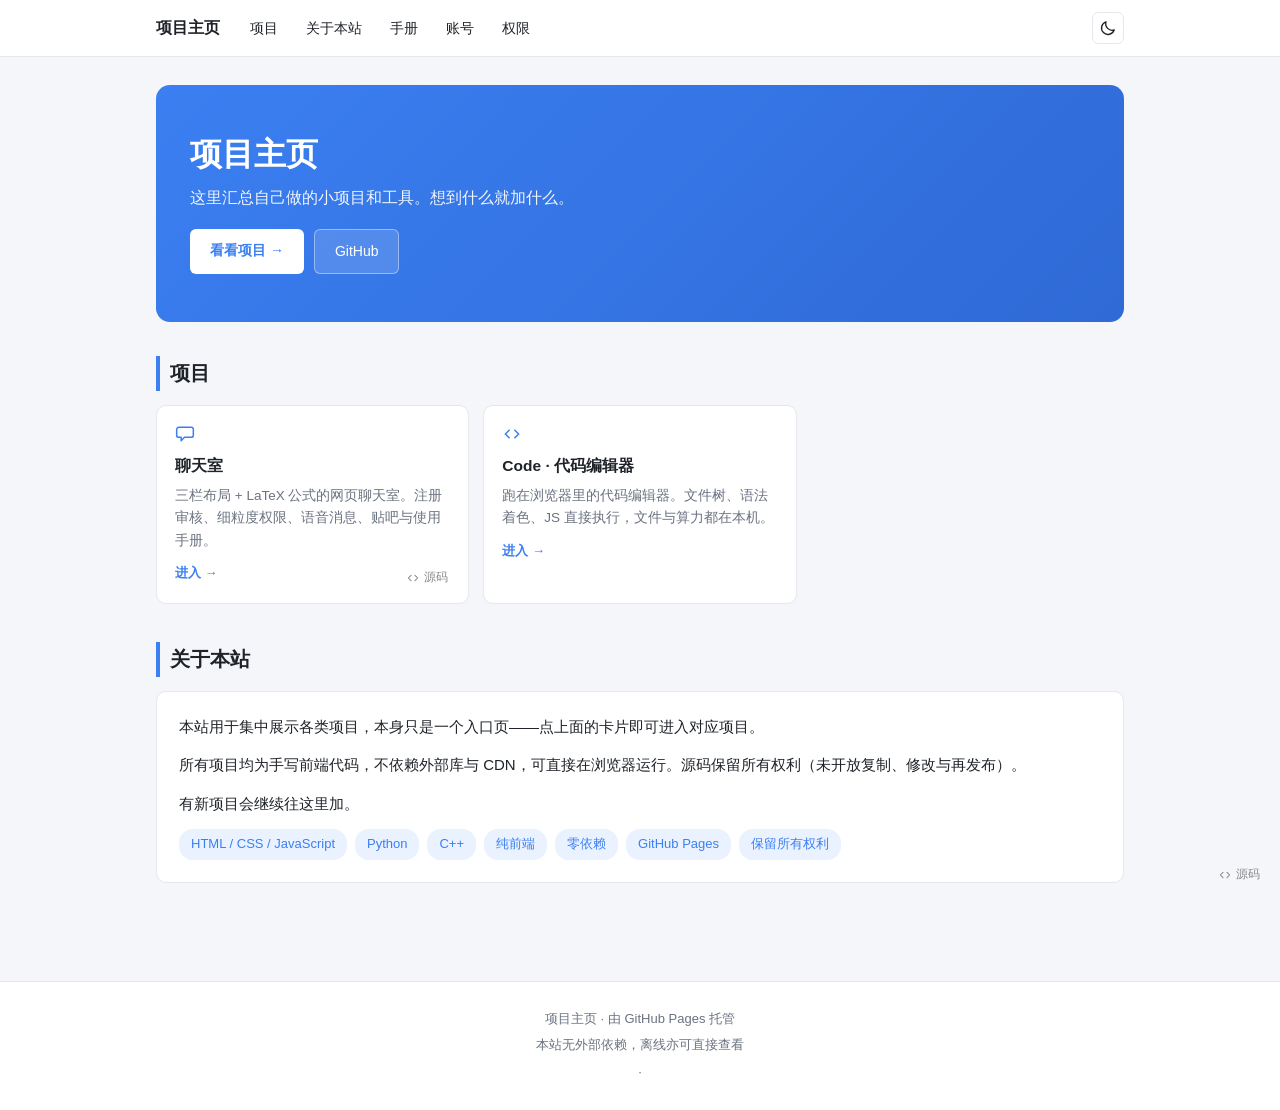
==== index.html @ f7e34aa9 "S-126 私有项目名不落进公开源码：删 perm.html 硬编码项目名映射（含注释里抄写真实名字的二次踩坑）；主页隐藏入口补编号与能力边界说明" ====
<!DOCTYPE html>
<html lang="zh-CN">
<head>
<meta charset="utf-8">
<meta name="viewport" content="width=device-width,initial-scale=1,viewport-fit=cover">
<link rel="icon" href="data:image/svg+xml,%3Csvg xmlns='http://www.w3.org/2000/svg' viewBox='0 0 32 32'%3E%3Crect width='32' height='32' rx='7' fill='%233b7ff2'/%3E%3Cpath d='M8 11h16M8 16h11' stroke='%23fff' stroke-width='2.4' stroke-linecap='round'/%3E%3C/svg%3E">
<title>项目主页</title>
<meta name="description" content="网页项目汇总：聊天室等自制小工具，纯前端零依赖。">
<link rel="stylesheet" href="assets/style.css">
</head>
<body>
<svg xmlns="http://www.w3.org/2000/svg" style="display:none">
<!-- 用法：<svg class="ic"><use href="#i-image"/></svg> -->
  <symbol id="i-chat" viewBox="0 0 24 24">
    <path d="M4.6 4H19.4A2.6 2.6 0 0 1 22 6.6v6.8a2.6 2.6 0 0 1-2.6 2.6H11.4L7.4 20v-4H4.6A2.6 2.6 0 0 1 2 13.4V6.6A2.6 2.6 0 0 1 4.6 4z"/>
  </symbol>
  <symbol id="i-code" viewBox="0 0 24 24">
    <path d="M8.6 7.4 4 12l4.6 4.6M15.4 7.4 20 12l-4.6 4.6"/>
  </symbol>
  <symbol id="i-close" viewBox="0 0 24 24">
    <path d="M6.2 6.2 17.8 17.8M17.8 6.2 6.2 17.8"/>
  </symbol>
  <symbol id="i-docs" viewBox="0 0 24 24">
    <path d="M3 5.6A2.6 2.6 0 0 1 5.6 3H11v16H5.6A2.6 2.6 0 0 1 3 16.4z"/><path d="M21 5.6A2.6 2.6 0 0 0 18.4 3H13v16h5.4A2.6 2.6 0 0 0 21 16.4z"/>
  </symbol>
  <symbol id="i-emoji" viewBox="0 0 24 24">
    <circle cx="12" cy="12" r="9"/><circle cx="9" cy="10" r="1.05" fill="currentColor" stroke="none"/><circle cx="15" cy="10" r="1.05" fill="currentColor" stroke="none"/><path d="M8 14.4a4.5 4.5 0 0 0 8 0"/>
  </symbol>
  <symbol id="i-file" viewBox="0 0 24 24">
    <path d="M17.6 8.4v8.2a4.6 4.6 0 0 1-9.2 0V7.2a2.8 2.8 0 0 1 5.6 0v9.4"/>
  </symbol>
  <symbol id="i-forum" viewBox="0 0 24 24">
    <rect x="3" y="4" width="18" height="16" rx="2.6"/><path d="M7 8.8h10M7 12h10M7 15.2h6"/>
  </symbol>
  <symbol id="i-image" viewBox="0 0 24 24">
    <rect x="3" y="5" width="18" height="14" rx="2.6"/><circle cx="8.2" cy="9.6" r="1.5"/><path d="M18 16.2 14.6 11.2 11.4 14.9 8.8 12.4 6 16.2"/>
  </symbol>
  <symbol id="i-members" viewBox="0 0 24 24">
    <circle cx="9.4" cy="7.6" r="3.5"/><path d="M3 19.6a6.4 6.4 0 0 1 12.8 0"/><path d="M16.1 5.1a3.5 3.5 0 0 1 0 6.6"/><path d="M17.3 14.2a5.6 5.6 0 0 1 4 5.4"/>
  </symbol>
  <symbol id="i-menu" viewBox="0 0 24 24">
    <path d="M3.6 6.6h16.8M3.6 12h16.8M3.6 17.4h16.8"/>
  </symbol>
  <symbol id="i-moon" viewBox="0 0 24 24">
    <path d="M20.2 14.6A8.6 8.6 0 0 1 9.4 3.8a8.6 8.6 0 1 0 10.8 10.8z"/>
  </symbol>
  <symbol id="i-play" viewBox="0 0 24 24">
    <path d="M6.7 5.6 17.3 12 6.7 18.4z" fill="currentColor"/>
  </symbol>
  <symbol id="i-plus" viewBox="0 0 24 24">
    <path d="M12 5.6v12.8M5.6 12h12.8"/>
  </symbol>
  <symbol id="i-repo" viewBox="0 0 24 24">
    <path d="M8.6 7.4 4 12l4.6 4.6"/><path d="M15.4 7.4 20 12l-4.6 4.6"/>
  </symbol>
  <symbol id="i-search" viewBox="0 0 24 24">
    <circle cx="10.6" cy="10.6" r="6.4"/><path d="M15.4 15.4 20.4 20.4"/>
  </symbol>
  <symbol id="i-settings" viewBox="0 0 24 24">
    <path d="M12.00 5.10 L12.36 5.11 L13.29 2.79 L14.72 3.11 L14.58 5.60 L16.88 7.12 L16.88 7.12 L17.13 7.38 L19.43 6.40 L20.21 7.63 L18.35 9.30 L18.90 12.00 L18.90 12.00 L18.89 12.36 L21.21 13.29 L20.89 14.72 L18.40 14.58 L16.88 16.88 L16.88 16.88 L16.62 17.13 L17.60 19.43 L16.37 20.21 L14.70 18.35 L12.00 18.90 L12.00 18.90 L11.64 18.89 L10.71 21.21 L9.28 20.89 L9.42 18.40 L7.12 16.88 L7.12 16.88 L6.87 16.62 L4.57 17.60 L3.79 16.37 L5.65 14.70 L5.10 12.00 L5.10 12.00 L5.11 11.64 L2.79 10.71 L3.11 9.28 L5.60 9.42 L7.12 7.12 L7.12 7.12 L7.38 6.87 L6.40 4.57 L7.63 3.79 L9.30 5.65 L12.00 5.10 Z"/><circle cx="12" cy="12" r="2.9"/>
  </symbol>
  <symbol id="i-sun" viewBox="0 0 24 24">
    <circle cx="12" cy="12" r="4.2"/><path d="M12 2.2v2.4M12 19.4v2.4M2.2 12h2.4M19.4 12h2.4M5.1 5.1l1.7 1.7M17.2 17.2l1.7 1.7M18.9 5.1l-1.7 1.7M6.8 17.2l-1.7 1.7"/>
  </symbol>
  <symbol id="i-video" viewBox="0 0 24 24">
    <rect x="2.2" y="6.6" width="13.6" height="10.8" rx="2.6"/><path d="M15.8 10.9 21.6 7.6v8.8l-5.8-3.3z"/>
  </symbol>
  <symbol id="i-voice" viewBox="0 0 24 24">
    <rect x="9" y="2.6" width="6" height="11" rx="3"/><path d="M5.5 11a6.5 6.5 0 0 0 13 0"/><path d="M12 17.6V21"/><path d="M8.6 21h6.8"/>
  </symbol>
</svg>


<nav class="nav">
  <div class="nav-inner">
    <a class="logo" href="index.html">项目主页</a>
    <div class="nav-links">
      <a href="#projects">项目</a>
      <a href="#about">关于本站</a>
      <!-- Q-Chat-S-123：集群层账号设置。未登录时点进去会提示先登录，
           这里不做显隐 —— 靠身份判断显隐会出现"明明登录了却不显示"的
           时序问题（身份是异步拿到的），不如让页面自己处理。 -->
      <a href="docs/index.html">手册</a>
      <a href="account.html">账号</a>
      <!-- Q-Chat-S-124：集群层权限。未登录或非管理员点进去，
           页面自己会提示 —— 这里不做显隐，因为身份是异步拿到的，
           靠 JS 判断显隐会出现"明明登录了却看不到入口"的时序问题。 -->
      <a href="perm.html">权限</a>
    </div>
    <!-- Q-Site-S-121：跨项目统一账号区。
         内容由 assets/account.js 填充（读取与聊天室同源的会话令牌）。 -->
    <div id="acctHost" class="acct-host"></div>
    <script>
      /* identity.js 不会自己渲染（它可能只是被别的脚本调用），
         所以在容器后面显式挂一次。 */
      window.SiteIdentity && SiteIdentity.mount(document.getElementById('acctHost'));
    </script>
    <button class="icon-btn" id="btnTheme" title="切换深色 / 浅色" aria-label="切换深色 / 浅色"><svg class="ic" aria-hidden="true"><use href="#i-moon"/></svg></button>
  </div>
</nav>

<div class="wrap">

  <div class="hero">
    <h1>项目主页</h1>
    <p class="sub">这里汇总自己做的小项目和工具。想到什么就加什么。</p>
    <div class="hero-btns">
      <a class="btn btn-primary" href="#projects">看看项目 →</a>
      <a class="btn btn-ghost" href="https://github.com/liuyiming2024" target="_blank" rel="noopener">GitHub</a>
    </div>
  </div>

  <section id="projects">
    <h2>项目</h2>
    <div class="grid">

      <div class="card card-main">
        <a class="card-hit" href="https://liuyiming2024.github.io/Chat/" target="_blank" rel="noopener">
          <span class="card-icon"><svg class="ic" aria-hidden="true"><use href="#i-chat"/></svg></span>
          <h3>聊天室</h3>
          <p>三栏布局 + LaTeX 公式的网页聊天室。注册审核、细粒度权限、语音消息、贴吧与使用手册。</p>
          <span class="card-link">进入 →</span>
        </a>
        <a class="card-src" href="https://github.com/liuyiming2024/Chat" target="_blank" rel="noopener"
           title="查看源码（保留所有权利）" aria-label="查看源码"><svg class="ic" aria-hidden="true"><use href="#i-repo"/></svg> 源码</a>
      </div>

      <div class="card">
        <a class="card-hit" href="https://liuyiming2024.github.io/Code/" target="_blank" rel="noopener">
          <span class="card-icon"><svg class="ic" aria-hidden="true"><use href="#i-code"/></svg></span>
          <h3>Code · 代码编辑器</h3>
          <p>跑在浏览器里的代码编辑器。文件树、语法着色、JS 直接执行，文件与算力都在本机。</p>
          <span class="card-link">进入 →</span>
        </a>
        <a class="card-src" href="https://github.com/liuyiming2024/Code" target="_blank" rel="noopener"
           title="查看源码" aria-label="查看源码"><svg class="ic" aria-hidden="true"><use href="#i-repo"/></svg> 源码</a>
      </div>

    </div>
    <!-- 这四个标签原本挂在卡片区下方，跟哪张卡都没关系，
         像是贴纸墙。技术栈信息是给想了解实现的人看的，
         收进「关于本站」那一节更合适。 -->
  </section>

  <section id="about">
    <h2>关于本站</h2>
    <div class="panel">
      <p>本站用于集中展示各类项目，本身只是一个入口页——点上面的卡片即可进入对应项目。</p>
      <!-- E-001-LICENSE：许可口径以 LICENSE 为准，不得再写 MIT（与"保留所有权利"方向相反） -->
      <p>所有项目均为手写前端代码，不依赖外部库与 CDN，可直接在浏览器运行。源码保留所有权利（未开放复制、修改与再发布）。</p>
      <p>有新项目会继续往这里加。</p>
      <div class="tags">
        <span class="tag">HTML / CSS / JavaScript</span>
        <span class="tag">Python</span>
        <span class="tag">C++</span>
        <span class="tag">纯前端</span>
        <span class="tag">零依赖</span>
        <span class="tag">GitHub Pages</span>
        <span class="tag">保留所有权利</span>
      </div>
    </div>
  </section>

</div>

<div class="foot">
  <div>项目主页 · 由 GitHub Pages 托管</div>
  <div style="margin-top:4px">本站无外部依赖，离线亦可直接查看</div>
  <!-- ENTRY-ARCHIVE：隐蔽触发点。连点这一行 5 次（或按 Ctrl+Shift+A）唤出入口。
       它本身不带任何文字提示 —— 入口的意义就在于"别人不知道它在"。 -->
  <div id="footGate" style="margin-top:4px;cursor:default;user-select:none"
       title="项目主页 · 由 GitHub Pages 托管">·</div>
</div>

<!-- ENTRY-ARCHIVE：私有项目入口按钮。默认不存在于页面结构里，
     由 JS 在口令通过后动态插入。

     ⚠ Q-Chat-S-126：这个入口指向的是**私有项目**。
       主页是公开静态页，所以：
         · 按钮默认不在 DOM 里（查看源码也看不到入口链接）
         · 触发点是页脚一个无文字的「·」，不带任何提示
       这是"隐蔽"不是"加密" —— 口令哈希只存在站长本机 localStorage，
       真正的鉴权在那边自己再做一次。
       要说清：它能挡住顺手点进来的人，挡不住专门翻源码的人。 -->
<div id="archiveSlot"></div>

<!-- Q-Site-S-122：全站统一身份服务。所有项目引用这同一份，
     登录界面也只有 login.html 一个。 -->
<script src="assets/identity.js"></script>
<script>
(function () {
  var KEY = 'home_theme';
  function apply(t) {
    var dark = t === 'dark' ||
      (t !== 'light' && window.matchMedia && matchMedia('(prefers-color-scheme: dark)').matches);
    document.body.classList.toggle('dark', dark);
    document.getElementById('btnTheme').innerHTML =
      '<svg class="ic" aria-hidden="true"><use href="#i-' + (dark ? 'sun' : 'moon') + '"/></svg>';
  }
  try { apply(localStorage.getItem(KEY) || 'auto'); } catch (e) { apply('auto'); }
  document.getElementById('btnTheme').onclick = function () {
    var t = document.body.classList.contains('dark') ? 'light' : 'dark';
    try { localStorage.setItem(KEY, t); } catch (e) {}
    apply(t);
  };
})();

/* ============================================================
   ENTRY-ARCHIVE：档案入口（默认隐藏）
   ------------------------------------------------------------
   站长要求：主页那个入口默认隐藏，鉴定为站长后才出现，点了跳 Archive。

   ⚠⚠ 必须说清的三件事，否则会误以为这层是安全措施：
   ① 这里是**公开仓库**。所以页面里**不能出现任何密钥、口令、明文或哈希**——
      写了就等于公开。口令哈希只存站长自己浏览器的 localStorage，
      换设备 / 清数据后需要重新设置（这是代价，也是它不进公开库的理由）。
   ② 主页这层只做到「不显眼 + 本地口令」，**不是真正的鉴权**。
      纯静态页没有任何服务端，绕过它不需要什么技术。
      **真正的门在 Archive 那边，必须自己再鉴一次** ——
      两道门各自独立，不能因为主页验过就跳过（这跟 Chat 的两级鉴权同源）。
   ③ 忘了口令没有找回途径（没有服务端可问）。这是刻意的：
      有找回途径就意味着某处存着能还原的东西，那就又成了可泄露的 secret。
   ============================================================ */
(function () {
  var ARCHIVE_URL = 'https://liuyiming2024.github.io/Archive/';
  var HASH_KEY = 'archive_gate_hash';
  var gate = document.getElementById('footGate');
  var slot = document.getElementById('archiveSlot');
  if (!gate || !slot) return;

  function sha256(text) {
    if (window.crypto && crypto.subtle && crypto.subtle.digest) {
      return crypto.subtle.digest('SHA-256', new TextEncoder().encode(text))
        .then(function (buf) {
          return Array.prototype.map.call(new Uint8Array(buf), function (b) {
            return ('0' + b.toString(16)).slice(-2);
          }).join('');
        });
    }
    /* Web Crypto 只在 https / localhost 下可用（file:// 下为 undefined）。
       拿不到就不能安全地存口令 —— 此时**明确提示并停手**，
       不要退回自己写的哈希：自造哈希看着能用，实际等于明文存口令。 */
    return Promise.reject(new Error('no-webcrypto'));
  }

  function showEntry() {
    if (document.getElementById('btnArchive')) return;
    var a = document.createElement('a');
    a.id = 'btnArchive';
    a.className = 'card-src';
    a.href = ARCHIVE_URL;
    a.target = '_blank';
    a.rel = 'noopener';
    a.textContent = '档案';
    a.style.cssText = 'display:inline-block;margin:8px 0;padding:8px 14px;'
      + 'border:1px solid currentColor;border-radius:8px;text-decoration:none';
    slot.appendChild(a);
  }

  function ask(promptText, isPassword) {
    return new Promise(function (resolve) {
      var v = window.prompt(promptText);
      resolve(v);
    });
  }

  function setup() {
    alert('首次使用档案入口，需要设置一个本机口令。\n\n'
      + '· 这个口令只保存在你这台设备的浏览器里，不会上传到任何地方\n'
      + '· 换设备或清除浏览器数据后需要重新设置\n'
      + '· 忘了无法找回（没有服务端可问，这是刻意的）');
    var p1 = ask('设置档案入口口令（至少 6 位）：');
    if (!p1 || p1.length < 6) { alert('口令太短，已取消'); return; }
    var p2 = ask('再输入一次确认：');
    if (p1 !== p2) { alert('两次不一致，已取消'); return; }
    sha256(p1).then(function (h) {
      localStorage.setItem(HASH_KEY, h);
      alert('已设置。以后用这个口令唤出入口。');
      showEntry();
    }).catch(function () { alert('当前环境不支持安全存储（需 https），已取消'); });
  }

  function unlock() {
    var saved = localStorage.getItem(HASH_KEY);
    if (!saved) { setup(); return; }
    var v = ask('档案入口口令：');
    if (!v) return;
    sha256(v).then(function (h) {
      if (h === saved) {
        showEntry();
      } else {
        /* 不对就只是"不出现"，不提示哪里错了 ——
           提示"口令错误"等于确认了入口存在。 */
      }
    }).catch(function () { alert('当前环境不支持安全存储（需 https）'); });
  }

  var taps = 0, tapTimer = null;
  gate.addEventListener('click', function () {
    taps++;
    clearTimeout(tapTimer);
    tapTimer = setTimeout(function () { taps = 0; }, 1500);
    if (taps >= 5) { taps = 0; unlock(); }
  });

  document.addEventListener('keydown', function (e) {
    if (e.ctrlKey && e.shiftKey && (e.key === 'A' || e.key === 'a')) {
      e.preventDefault(); unlock();
    }
  });
})();
</script>
</body>
</html>
---- assets/style.css ----
/* ==================================================================
 * 个人主页样式 —— 无外部依赖，全部使用系统字体
 * ================================================================== */
:root{
  --brand:#3b7ff2; --brand-dark:#2f6ad6; --brand-soft:#eaf2ff;
  --bg:#f4f6f9; --panel:#fff; --text:#1f2329; --dim:#6b7280;
  --border:#e5e8ec; --radius:10px;
}
body.dark{
  --brand:#4d8bf5; --brand-dark:#3b7ff2; --brand-soft:#1b2735;
  --bg:#101216; --panel:#171a1f; --text:#e6e6e6; --dim:#9aa0a6;
  --border:#2a2e35;
}
*{box-sizing:border-box}
body{
  margin:0; background:var(--bg); color:var(--text);
  font-family:-apple-system,BlinkMacSystemFont,"Segoe UI","PingFang SC","Hiragino Sans GB","Microsoft YaHei",sans-serif;
  font-size:15px; line-height:1.75; -webkit-text-size-adjust:100%;
}
a{color:var(--brand);text-decoration:none}
a:hover{text-decoration:underline}
code{background:var(--brand-soft);padding:1px 5px;border-radius:3px;font-family:ui-monospace,Menlo,Consolas,monospace;font-size:.9em}

/* 账号区（Q-Site-S-121）────────────────────────────────
   由 assets/identity.js 渲染。类名必须与 Chat/assets/site.css 那份
   完全一致：两边共用同一个脚本、同一套类，改一处就够。
   ⚠ 上次漏加了这一整段，账号区在页面上裸奔（无高宽、无头像圆形），
     而断言只检查了 index.html 有容器 —— "容器在、样式没加"抓不到。
     所以这次把 .acct-host 也写进锚点，两边一起验。 */
.acct-host { display: flex; align-items: center; gap: 8px; }
.acct-box  { display: flex; align-items: center; gap: 7px; }
.acct-av {
  width: 26px; height: 26px; border-radius: 50%;
  display: inline-flex; align-items: center; justify-content: center;
  color: #fff; font-size: 12px; font-weight: 600; flex: none;
  background-color: #8c8c8c;   /* 首字可能是 emoji，兜底防透明圆 */
}
.acct-owner { box-shadow: 0 0 0 2px var(--brand); }
.acct-admin { box-shadow: 0 0 0 2px var(--border); }
.acct-name { font-size: 13px; font-weight: 500; max-width: 90px;
             overflow: hidden; text-overflow: ellipsis; white-space: nowrap; }
.acct-role { font-size: 11px; padding: 1px 6px; border-radius: 4px;
             background: var(--brand-soft); color: var(--brand-dark); flex: none; }
/* 待审核 / 已封禁必须与正常角色视觉分开：
   登了录却什么都用不了，界面不说，用户只会以为站点坏了。 */
.acct-pending { background: #fff3cd; color: #8a6100; }
.acct-btn {
  font-size: 12px; padding: 4px 10px; border-radius: 6px;
  border: 1px solid var(--border); background: var(--panel); color: var(--text);
  text-decoration: none; cursor: pointer; flex: none; font-family: inherit;
}
.acct-btn:hover { border-color: var(--brand); color: var(--brand); }
.acct-out { border-color: transparent; background: transparent; color: var(--dim); padding: 4px 6px; }
.acct-out:hover { color: #d93025; }
.acct-off { opacity: .65; cursor: default; }
@media (max-width: 560px) { .acct-name, .acct-role { display: none; } }

/* 导航 */
.nav{background:var(--panel);border-bottom:1px solid var(--border);position:sticky;top:0;z-index:50}
.nav-inner{max-width:1000px;margin:0 auto;padding:0 16px;height:56px;display:flex;align-items:center;gap:18px}
.logo{font-size:16px;font-weight:700;color:var(--text);white-space:nowrap}
.logo:hover{text-decoration:none}
.nav-links{display:flex;gap:4px;flex:1}
.nav-links a{padding:6px 12px;border-radius:6px;color:var(--text);font-size:14px}
.nav-links a:hover{background:var(--brand-soft);text-decoration:none}
.icon-btn{border:1px solid var(--border);background:var(--panel);color:var(--text);border-radius:6px;
  width:32px;height:32px;cursor:pointer;font-size:14px;display:flex;align-items:center;justify-content:center}
.icon-btn:hover{border-color:var(--brand);color:var(--brand)}

/* 容器 */
.wrap{max-width:1000px;margin:0 auto;padding:28px 16px 60px}
section{margin-bottom:38px;scroll-margin-top:70px}
h2{font-size:20px;margin:0 0 14px;padding-left:10px;border-left:4px solid var(--brand)}

/* Hero */
.hero{background:linear-gradient(135deg,var(--brand),#2f6ad6);color:#fff;
  border-radius:14px;padding:48px 34px;margin-bottom:34px}
.hero h1{margin:0 0 8px;font-size:32px;line-height:1.35}
.hero .sub{margin:0 0 18px;opacity:.93;font-size:15.5px}
.hero-btns{display:flex;gap:10px;flex-wrap:wrap}
.btn{display:inline-block;padding:9px 20px;border-radius:6px;font-size:14px;cursor:pointer;transition:.15s}
.btn:hover{text-decoration:none;opacity:.9}
.btn-primary{background:#fff;color:var(--brand);font-weight:600}
.btn-ghost{background:rgba(255,255,255,.14);color:#fff;border:1px solid rgba(255,255,255,.4)}

/* 卡片 */
.grid{display:grid;grid-template-columns:repeat(auto-fill,minmax(260px,1fr));gap:14px}
.card{background:var(--panel);border:1px solid var(--border);border-radius:var(--radius);
  padding:18px;transition:.15s;display:block;color:inherit}
.card:hover{border-color:var(--brand);transform:translateY(-2px);text-decoration:none}
.card h3{margin:0 0 6px;font-size:15.5px}
.card p{margin:0;font-size:13.5px;color:var(--dim);line-height:1.65}
.card-icon{font-size:22px;margin-bottom:8px;display:block}

/* 标签 */
.tags{display:flex;flex-wrap:wrap;gap:8px;margin-top:12px}
.tag{background:var(--brand-soft);color:var(--brand);padding:4px 12px;border-radius:14px;font-size:13px}

/* 关于 */
.panel{background:var(--panel);border:1px solid var(--border);border-radius:var(--radius);padding:22px}
.panel p{margin:0 0 12px}
.panel p:last-child{margin-bottom:0}

/* 时间线 */
.timeline{border-left:2px solid var(--border);padding-left:18px;margin-left:6px}
.tl-item{position:relative;padding-bottom:18px}
.tl-item::before{content:'';position:absolute;left:-25px;top:7px;width:10px;height:10px;
  border-radius:50%;background:var(--brand);border:2px solid var(--panel)}
.tl-date{font-size:12.5px;color:var(--dim)}
.tl-title{font-weight:600;font-size:15px;margin:1px 0 2px}
.tl-desc{font-size:13.5px;color:var(--dim)}

/* 页脚 */
.foot{border-top:1px solid var(--border);background:var(--panel);
  padding:26px 16px;text-align:center;color:var(--dim);font-size:13px}
.foot a{color:var(--dim)}

@media(max-width:720px){
  .nav-inner{gap:10px;height:52px}
  .hero{padding:32px 20px}
  .hero h1{font-size:24px}
  .wrap{padding:18px 12px 40px}
}


/* ================= 线性图标 =================
 * 换掉 emoji：跨平台渲染不一致、深色模式下部分 emoji 自带颜色不跟主题变。
 * 本页的深色变量与 Chat 项目不是同一套，所以显式给 --icon 兜底，
 * 不纯靠继承父元素文字色 —— 否则深色下图标可能过暗看不见。 */
:root { --icon: #3b7ff2; }
body.dark { --icon: #7db3ff; }

.ic {
  width: 20px; height: 20px;
  display: inline-block;
  vertical-align: middle;
  flex: none;
  fill: none;
  stroke: currentColor;
  stroke-width: 1.8;
  stroke-linecap: round;
  stroke-linejoin: round;
}
.ic-sm { width: 16px; height: 16px; }
.ic-lg { width: 22px; height: 22px; }
.ic-fill { fill: currentColor; stroke: none; }

.card-icon {
  display: inline-flex;
  align-items: center;
  justify-content: center;
  color: var(--icon);
  margin-bottom: 8px;
}
.card-icon .ic { width: 20px; height: 20px; }

.icon-btn { display: inline-flex; align-items: center; justify-content: center; }
.icon-btn .ic { width: 18px; height: 18px; }


/* 卡片：整张可点，但原来没有任何可点的暗示 */
.card-main { position: relative; }
.card-hit { display: block; color: inherit; text-decoration: none; }
.card-src { z-index: 2; }
.card-link {
  display: inline-block;
  margin-top: 10px;
  color: var(--icon);
  font-size: 13px;
  font-weight: 600;
}
.card-src {
  position: absolute;
  right: 12px; bottom: 12px;
  display: inline-flex; align-items: center; gap: 4px;
  font-size: 12px; color: #888; text-decoration: none;
  padding: 3px 8px; border-radius: 4px;
}
.card-src:hover { background: rgba(0,0,0,.06); color: var(--icon); }
body.dark .card-src:hover { background: rgba(255,255,255,.08); }
.card-src .ic { width: 14px; height: 14px; }
.card:hover { transform: translateY(-2px); }
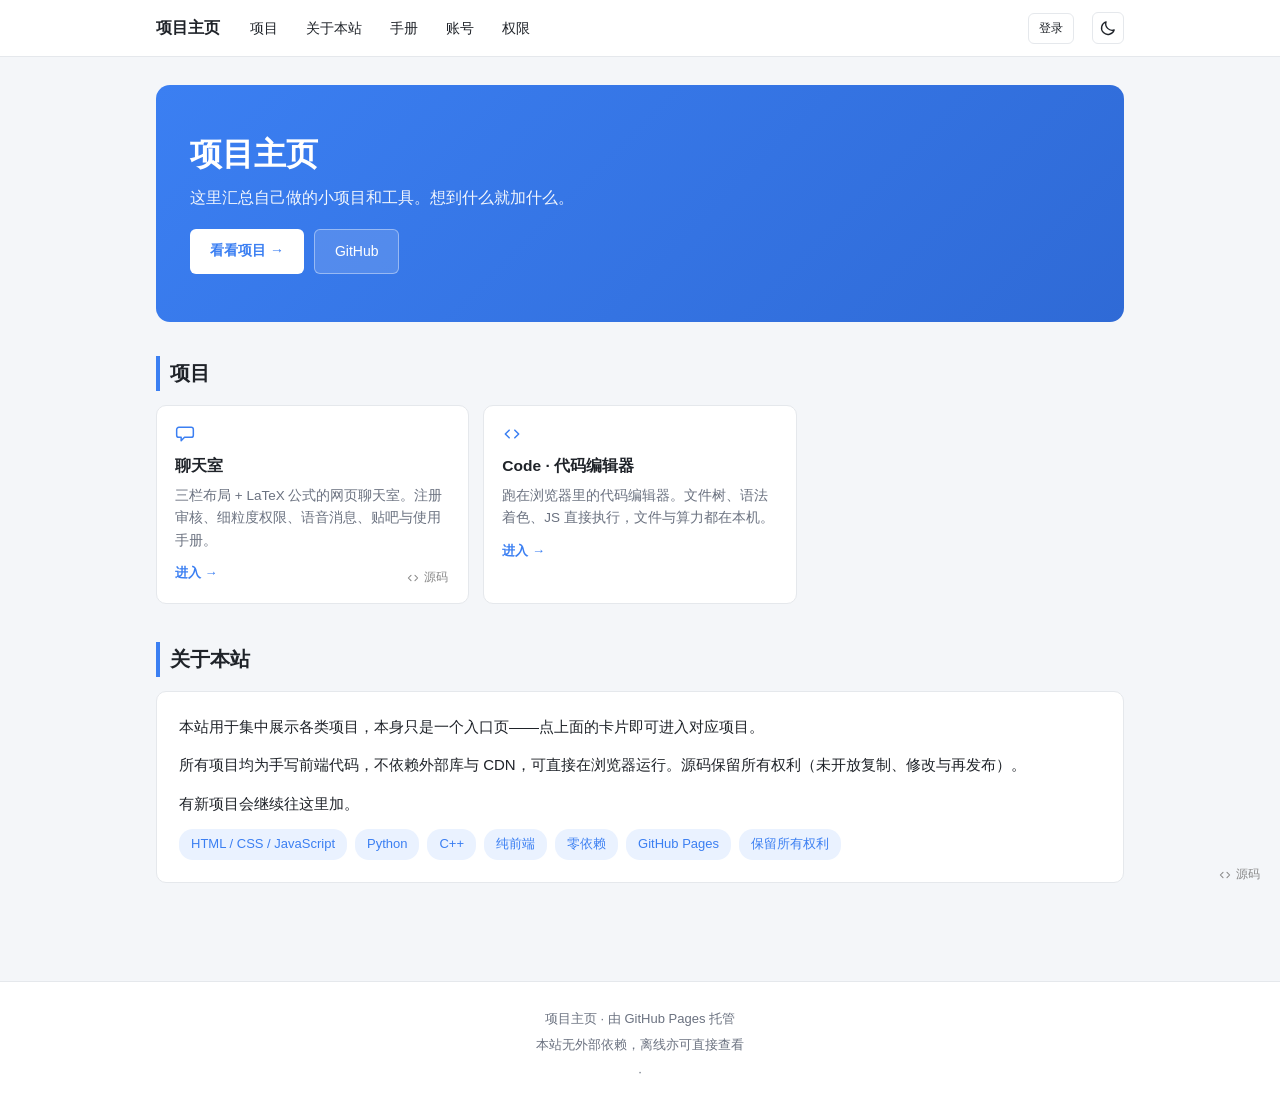
==== commit 119bd92d: "更新 index.html" ====
--- a/index.html
+++ b/index.html
@@ -2,6 +2,24 @@
 <html lang="zh-CN">
 <head>
 <meta charset="utf-8">
+    <!-- Q-Chat-S-131（外部报告 F-2）：内容安全策略。
+         GitHub Pages 设不了 HTTP 响应头，只能用 meta 标签 ——
+         它能覆盖绝大多数指令（frame-ancestors / report-uri 除外）。
+
+         作用：页面被注入外部脚本时，浏览器直接拒绝加载。
+         本站无任何第三方 JS 依赖，所以 default-src 'self' 就够了。
+
+         ⚠ 为什么 script-src 保留了 'unsafe-inline'：
+            这些页面都有内联 <script> 初始化代码（共 7 处）。
+            要去掉它得改用 nonce 或 hash，而 hash 每次改代码都要重算 ——
+            维护性差，容易在改完后静默失效（脚本被拦、页面白屏）。
+            保留 'unsafe-inline' **仍能挡住外部域的脚本注入**，
+            那是 XSS 的主要危害形式；内联代码是我们自己写的，不是注入的。
+
+         ⚠ connect-src 必须放行 Supabase —— 身份服务要调它。
+            写成 'self' 的话登录/权限页直接全部失效。
+         ⚠ img-src 要放行 data:/blob: —— 头像是 canvas 生成的 data URL。 -->
+    <meta http-equiv="Content-Security-Policy" content="default-src 'self'; script-src 'self' 'unsafe-inline'; style-src 'self' 'unsafe-inline'; img-src 'self' data: blob:; connect-src 'self' https://pimryrsxkwyafmponegp.supabase.co; font-src 'self' data:; base-uri 'self'; form-action 'self'">
 <meta name="viewport" content="width=device-width,initial-scale=1,viewport-fit=cover">
 <link rel="icon" href="data:image/svg+xml,%3Csvg xmlns='http://www.w3.org/2000/svg' viewBox='0 0 32 32'%3E%3Crect width='32' height='32' rx='7' fill='%233b7ff2'/%3E%3Cpath d='M8 11h16M8 16h11' stroke='%23fff' stroke-width='2.4' stroke-linecap='round'/%3E%3C/svg%3E">
 <title>项目主页</title>
@@ -89,12 +107,10 @@
     </div>
     <!-- Q-Site-S-121：跨项目统一账号区。
          内容由 assets/account.js 填充（读取与聊天室同源的会话令牌）。 -->
+    <!-- 挂载在页面末尾做（见底部脚本）——
+         放在这里的话 identity.js 还没加载，SiteIdentity 是 undefined，
+         && 短路会静默跳过，账号区永远空白且不报错。 -->
     <div id="acctHost" class="acct-host"></div>
-    <script>
-      /* identity.js 不会自己渲染（它可能只是被别的脚本调用），
-         所以在容器后面显式挂一次。 */
-      window.SiteIdentity && SiteIdentity.mount(document.getElementById('acctHost'));
-    </script>
     <button class="icon-btn" id="btnTheme" title="切换深色 / 浅色" aria-label="切换深色 / 浅色"><svg class="ic" aria-hidden="true"><use href="#i-moon"/></svg></button>
   </div>
 </nav>
@@ -188,6 +204,26 @@
      登录界面也只有 login.html 一个。 -->
 <script src="assets/identity.js"></script>
 <script>
+/* Q-Site-S-121：账号区挂载。
+ *
+ * 必须放在 identity.js **之后**。
+ * 之前这段写在 nav 里的 acctHost 后面（第 111 行左右），
+ * 比 identity.js（第 207 行）早了近 100 行 —— 内联脚本同步执行，
+ * 跑到那儿时 window.SiteIdentity 还是 undefined，
+ * 而原写法是 `window.SiteIdentity && SiteIdentity.mount(...)`，
+ * 短路后静默跳过，账号区一片空白且控制台无任何报错，极难排查。
+ *
+ * 另外改成显式判断：拿不到就报出来，别再无声失败。 */
+(function () {
+  var host = document.getElementById('acctHost');
+  if (!window.SiteIdentity) {
+    console.error('[home] assets/identity.js 没加载成功，账号区不显示');
+    return;
+  }
+  SiteIdentity.mount(host);
+})();
+
+/* 主题 */
 (function () {
   var KEY = 'home_theme';
   function apply(t) {
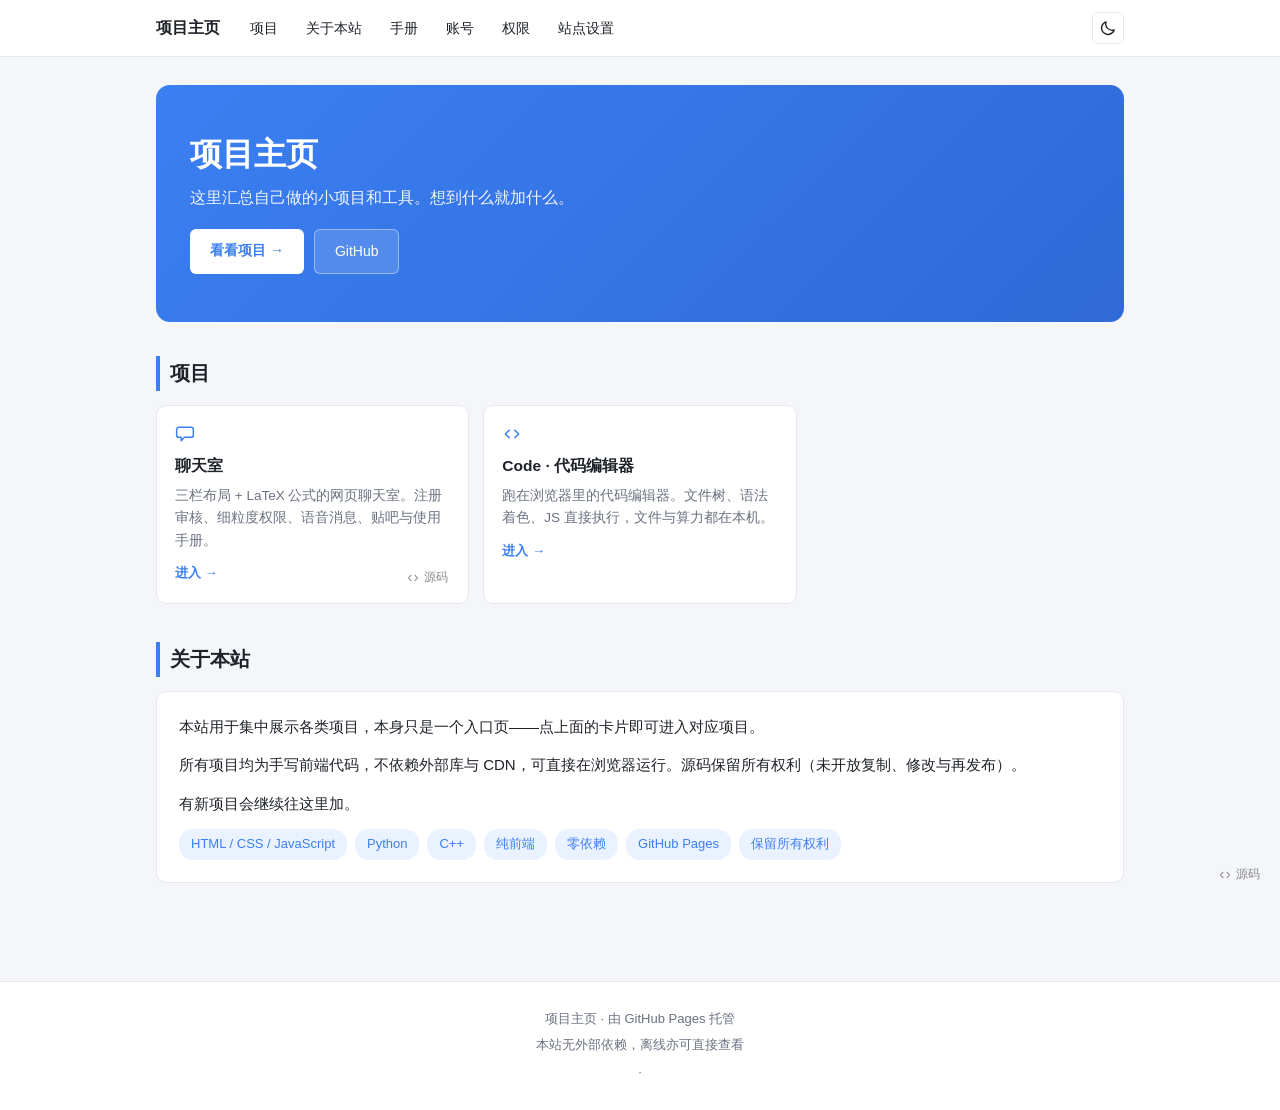
==== commit 28305cb6: "S-135 站点设置页 site.html：站点名/注册开关/保护密码/站长自助解封（三个此前只有服务端函数、无界面的功能）" ====
--- a/index.html
+++ b/index.html
@@ -104,13 +104,22 @@
            页面自己会提示 —— 这里不做显隐，因为身份是异步拿到的，
            靠 JS 判断显隐会出现"明明登录了却看不到入口"的时序问题。 -->
       <a href="perm.html">权限</a>
+      <!-- Q-Chat-S-135：集群层站点设置（站点名 / 注册开关 / 保护密码）。
+           同样不做显隐 —— 非站长点进去页面自己会提示。
+           ⚠ 这三个功能此前**只有服务端函数、没有任何界面**，
+             而我此前说过"随时能重新开门""注册开关另有控制"——
+             那两句话当时只能通过跑 SQL 兑现。补上界面，
+             那两句话才真的成立。 -->
+      <a href="site.html">站点设置</a>
     </div>
     <!-- Q-Site-S-121：跨项目统一账号区。
          内容由 assets/account.js 填充（读取与聊天室同源的会话令牌）。 -->
-    <!-- 挂载在页面末尾做（见底部脚本）——
-         放在这里的话 identity.js 还没加载，SiteIdentity 是 undefined，
-         && 短路会静默跳过，账号区永远空白且不报错。 -->
     <div id="acctHost" class="acct-host"></div>
+    <script>
+      /* identity.js 不会自己渲染（它可能只是被别的脚本调用），
+         所以在容器后面显式挂一次。 */
+      window.SiteIdentity && SiteIdentity.mount(document.getElementById('acctHost'));
+    </script>
     <button class="icon-btn" id="btnTheme" title="切换深色 / 浅色" aria-label="切换深色 / 浅色"><svg class="ic" aria-hidden="true"><use href="#i-moon"/></svg></button>
   </div>
 </nav>
@@ -204,26 +213,6 @@
      登录界面也只有 login.html 一个。 -->
 <script src="assets/identity.js"></script>
 <script>
-/* Q-Site-S-121：账号区挂载。
- *
- * 必须放在 identity.js **之后**。
- * 之前这段写在 nav 里的 acctHost 后面（第 111 行左右），
- * 比 identity.js（第 207 行）早了近 100 行 —— 内联脚本同步执行，
- * 跑到那儿时 window.SiteIdentity 还是 undefined，
- * 而原写法是 `window.SiteIdentity && SiteIdentity.mount(...)`，
- * 短路后静默跳过，账号区一片空白且控制台无任何报错，极难排查。
- *
- * 另外改成显式判断：拿不到就报出来，别再无声失败。 */
-(function () {
-  var host = document.getElementById('acctHost');
-  if (!window.SiteIdentity) {
-    console.error('[home] assets/identity.js 没加载成功，账号区不显示');
-    return;
-  }
-  SiteIdentity.mount(host);
-})();
-
-/* 主题 */
 (function () {
   var KEY = 'home_theme';
   function apply(t) {
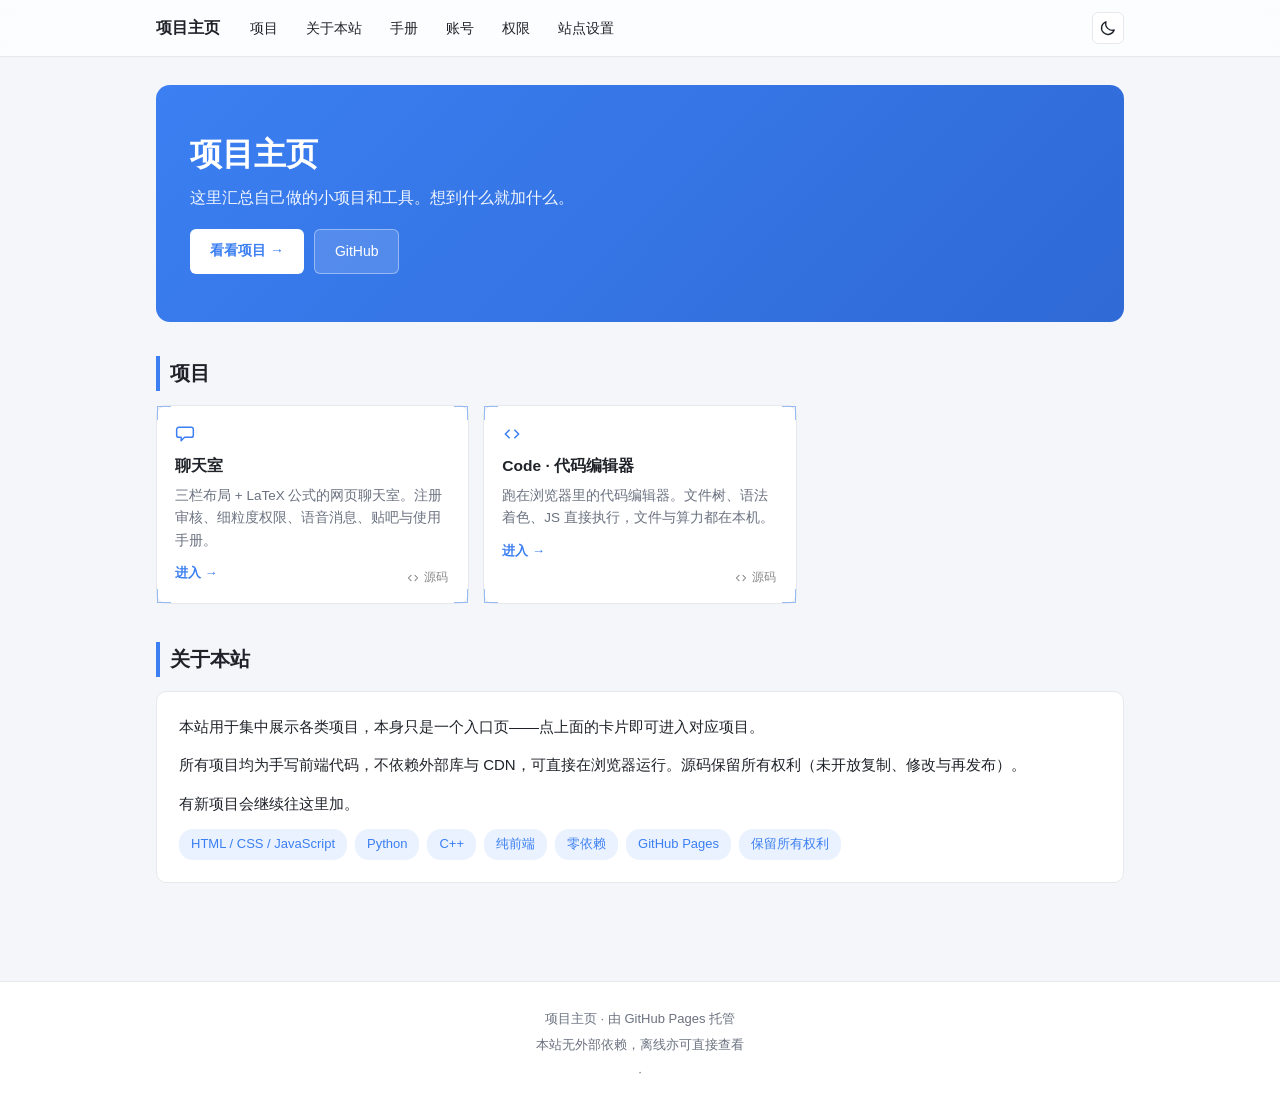
==== commit 8a330840: "style: 引用样式库 css_effect_map_collection 追加视觉效果（毛玻璃/滚动指示器/四角边框/气泡背景）" ====
--- a/index.html
+++ b/index.html
@@ -24,7 +24,343 @@
 <link rel="icon" href="data:image/svg+xml,%3Csvg xmlns='http://www.w3.org/2000/svg' viewBox='0 0 32 32'%3E%3Crect width='32' height='32' rx='7' fill='%233b7ff2'/%3E%3Cpath d='M8 11h16M8 16h11' stroke='%23fff' stroke-width='2.4' stroke-linecap='round'/%3E%3C/svg%3E">
 <title>项目主页</title>
 <meta name="description" content="网页项目汇总：聊天室等自制小工具，纯前端零依赖。">
-<link rel="stylesheet" href="assets/style.css">
+<style>
+/* __INLINED__ 由 assets/style.css 生成，勿手改；改样式请改源文件后重跑 inline-css.py */
+/* ==================================================================
+ * 个人主页样式 —— 无外部依赖，全部使用系统字体
+ * ================================================================== */
+:root{
+  --brand:#3b7ff2; --brand-dark:#2f6ad6; --brand-soft:#eaf2ff;
+  --bg:#f4f6f9; --panel:#fff; --text:#1f2329; --dim:#6b7280;
+  --border:#e5e8ec; --radius:10px;
+}
+body.dark{
+  --brand:#4d8bf5; --brand-dark:#3b7ff2; --brand-soft:#1b2735;
+  --bg:#101216; --panel:#171a1f; --text:#e6e6e6; --dim:#9aa0a6;
+  --border:#2a2e35;
+}
+*{box-sizing:border-box}
+body{
+  margin:0; background:var(--bg); color:var(--text);
+  font-family:-apple-system,BlinkMacSystemFont,"Segoe UI","PingFang SC","Hiragino Sans GB","Microsoft YaHei",sans-serif;
+  font-size:15px; line-height:1.75; -webkit-text-size-adjust:100%;
+}
+a{color:var(--brand);text-decoration:none}
+a:hover{text-decoration:underline}
+code{background:var(--brand-soft);padding:1px 5px;border-radius:3px;font-family:ui-monospace,Menlo,Consolas,monospace;font-size:.9em}
+
+/* 账号区（Q-Site-S-121）────────────────────────────────
+   由 assets/identity.js 渲染。类名必须与 Chat/assets/site.css 那份
+   完全一致：两边共用同一个脚本、同一套类，改一处就够。
+   ⚠ 上次漏加了这一整段，账号区在页面上裸奔（无高宽、无头像圆形），
+     而断言只检查了 index.html 有容器 —— "容器在、样式没加"抓不到。
+     所以这次把 .acct-host 也写进锚点，两边一起验。 */
+.acct-host { display: flex; align-items: center; gap: 8px; }
+.acct-box  { display: flex; align-items: center; gap: 7px; }
+.acct-av {
+  width: 26px; height: 26px; border-radius: 50%;
+  display: inline-flex; align-items: center; justify-content: center;
+  color: #fff; font-size: 12px; font-weight: 600; flex: none;
+  background-color: #8c8c8c;   /* 首字可能是 emoji，兜底防透明圆 */
+}
+.acct-owner { box-shadow: 0 0 0 2px var(--brand); }
+.acct-admin { box-shadow: 0 0 0 2px var(--border); }
+.acct-name { font-size: 13px; font-weight: 500; max-width: 90px;
+             overflow: hidden; text-overflow: ellipsis; white-space: nowrap; }
+.acct-role { font-size: 11px; padding: 1px 6px; border-radius: 4px;
+             background: var(--brand-soft); color: var(--brand-dark); flex: none; }
+/* 待审核 / 已封禁必须与正常角色视觉分开：
+   登了录却什么都用不了，界面不说，用户只会以为站点坏了。 */
+.acct-pending { background: #fff3cd; color: #8a6100; }
+.acct-btn {
+  font-size: 12px; padding: 4px 10px; border-radius: 6px;
+  border: 1px solid var(--border); background: var(--panel); color: var(--text);
+  text-decoration: none; cursor: pointer; flex: none; font-family: inherit;
+}
+.acct-btn:hover { border-color: var(--brand); color: var(--brand); }
+.acct-out { border-color: transparent; background: transparent; color: var(--dim); padding: 4px 6px; }
+.acct-out:hover { color: #d93025; }
+.acct-off { opacity: .65; cursor: default; }
+@media (max-width: 560px) { .acct-name, .acct-role { display: none; } }
+
+/* 导航 */
+.nav{background:var(--panel);border-bottom:1px solid var(--border);position:sticky;top:0;z-index:50}
+.nav-inner{max-width:1000px;margin:0 auto;padding:0 16px;height:56px;display:flex;align-items:center;gap:18px}
+.logo{font-size:16px;font-weight:700;color:var(--text);white-space:nowrap}
+.logo:hover{text-decoration:none}
+.nav-links{display:flex;gap:4px;flex:1}
+.nav-links a{padding:6px 12px;border-radius:6px;color:var(--text);font-size:14px}
+.nav-links a:hover{background:var(--brand-soft);text-decoration:none}
+.icon-btn{border:1px solid var(--border);background:var(--panel);color:var(--text);border-radius:6px;
+  width:32px;height:32px;cursor:pointer;font-size:14px;display:flex;align-items:center;justify-content:center}
+.icon-btn:hover{border-color:var(--brand);color:var(--brand)}
+
+/* 容器 */
+.wrap{max-width:1000px;margin:0 auto;padding:28px 16px 60px}
+section{margin-bottom:38px;scroll-margin-top:70px}
+h2{font-size:20px;margin:0 0 14px;padding-left:10px;border-left:4px solid var(--brand)}
+
+/* Hero */
+.hero{background:linear-gradient(135deg,var(--brand),#2f6ad6);color:#fff;
+  border-radius:14px;padding:48px 34px;margin-bottom:34px}
+.hero h1{margin:0 0 8px;font-size:32px;line-height:1.35}
+.hero .sub{margin:0 0 18px;opacity:.93;font-size:15.5px}
+.hero-btns{display:flex;gap:10px;flex-wrap:wrap}
+.btn{display:inline-block;padding:9px 20px;border-radius:6px;font-size:14px;cursor:pointer;transition:.15s}
+.btn:hover{text-decoration:none;opacity:.9}
+.btn-primary{background:#fff;color:var(--brand);font-weight:600}
+.btn-ghost{background:rgba(255,255,255,.14);color:#fff;border:1px solid rgba(255,255,255,.4)}
+
+/* 卡片 */
+.grid{display:grid;grid-template-columns:repeat(auto-fill,minmax(260px,1fr));gap:14px}
+.card{background:var(--panel);border:1px solid var(--border);border-radius:var(--radius);
+  padding:18px;transition:.15s;display:block;color:inherit}
+.card:hover{border-color:var(--brand);transform:translateY(-2px);text-decoration:none}
+.card h3{margin:0 0 6px;font-size:15.5px}
+.card p{margin:0;font-size:13.5px;color:var(--dim);line-height:1.65}
+.card-icon{font-size:22px;margin-bottom:8px;display:block}
+
+/* 标签 */
+.tags{display:flex;flex-wrap:wrap;gap:8px;margin-top:12px}
+.tag{background:var(--brand-soft);color:var(--brand);padding:4px 12px;border-radius:14px;font-size:13px}
+
+/* 关于 */
+.panel{background:var(--panel);border:1px solid var(--border);border-radius:var(--radius);padding:22px}
+.panel p{margin:0 0 12px}
+.panel p:last-child{margin-bottom:0}
+
+/* 时间线 */
+.timeline{border-left:2px solid var(--border);padding-left:18px;margin-left:6px}
+.tl-item{position:relative;padding-bottom:18px}
+.tl-item::before{content:'';position:absolute;left:-25px;top:7px;width:10px;height:10px;
+  border-radius:50%;background:var(--brand);border:2px solid var(--panel)}
+.tl-date{font-size:12.5px;color:var(--dim)}
+.tl-title{font-weight:600;font-size:15px;margin:1px 0 2px}
+.tl-desc{font-size:13.5px;color:var(--dim)}
+
+/* 页脚 */
+.foot{border-top:1px solid var(--border);background:var(--panel);
+  padding:26px 16px;text-align:center;color:var(--dim);font-size:13px}
+.foot a{color:var(--dim)}
+
+@media(max-width:720px){
+  /* ⚠ Q-Site-S-139：原来这里只写了 gap 与 height，
+     六个链接（项目/关于本站/手册/账号/权限/站点设置）仍被塞进同一行。
+     实测 360px 视口下：nav-links 被压到 248px 宽、六个链接各 38px，
+     "站点设置"四字在 38px 里必然溢出；nav-links 实际高 110px
+     而 nav-inner 只有 52px —— 子元素向上溢出 y=-29，跑到可视区外。
+     页面还因此产生横向滚动（scrollWidth 390 > 视口 360），能左右拖。
+
+     ★ 修法：链接另起一行，横向可滑动。
+       为什么不用汉堡菜单：那要写 JS、要管展开收起与点击外部关闭，
+       而这个导航只有六个纯链接 —— 横向滑动更简单也更不容易坏。
+       为什么不让它们换行成两三行：那会把内容区顶下去一大截，
+       导航条占掉半个屏幕，比横向滑动难看得多。 */
+  .nav-inner{gap:10px;height:auto;min-height:52px;flex-wrap:wrap;padding:8px 12px;row-gap:6px}
+  .nav-links{order:3;flex:1 0 100%;overflow-x:auto;flex-wrap:nowrap;
+    -webkit-overflow-scrolling:touch;scrollbar-width:none;padding-bottom:2px}
+  .nav-links::-webkit-scrollbar{display:none}
+  .nav-links a{flex:none;white-space:nowrap}
+  .hero{padding:32px 20px}
+  .hero h1{font-size:24px}
+  .wrap{padding:18px 12px 40px}
+}
+
+
+/* ================= 线性图标 =================
+ * 换掉 emoji：跨平台渲染不一致、深色模式下部分 emoji 自带颜色不跟主题变。
+ * 本页的深色变量与 Chat 项目不是同一套，所以显式给 --icon 兜底，
+ * 不纯靠继承父元素文字色 —— 否则深色下图标可能过暗看不见。 */
+:root { --icon: #3b7ff2; }
+body.dark { --icon: #7db3ff; }
+
+.ic {
+  width: 20px; height: 20px;
+  display: inline-block;
+  vertical-align: middle;
+  flex: none;
+  fill: none;
+  stroke: currentColor;
+  stroke-width: 1.8;
+  stroke-linecap: round;
+  stroke-linejoin: round;
+}
+.ic-sm { width: 16px; height: 16px; }
+.ic-lg { width: 22px; height: 22px; }
+.ic-fill { fill: currentColor; stroke: none; }
+
+.card-icon {
+  display: inline-flex;
+  align-items: center;
+  justify-content: center;
+  color: var(--icon);
+  margin-bottom: 8px;
+}
+.card-icon .ic { width: 20px; height: 20px; }
+
+.icon-btn { display: inline-flex; align-items: center; justify-content: center; }
+.icon-btn .ic { width: 18px; height: 18px; }
+
+
+/* 卡片：整张可点，但原来没有任何可点的暗示 */
+.card-main { position: relative; }
+.card-hit { display: block; color: inherit; text-decoration: none; }
+.card-src { z-index: 2; }
+.card-link {
+  display: inline-block;
+  margin-top: 10px;
+  color: var(--icon);
+  font-size: 13px;
+  font-weight: 600;
+}
+.card-src {
+  position: absolute;
+  right: 12px; bottom: 12px;
+  display: inline-flex; align-items: center; gap: 4px;
+  font-size: 12px; color: #888; text-decoration: none;
+  padding: 3px 8px; border-radius: 4px;
+}
+.card-src:hover { background: rgba(0,0,0,.06); color: var(--icon); }
+body.dark .card-src:hover { background: rgba(255,255,255,.08); }
+.card-src .ic { width: 14px; height: 14px; }
+.card:hover { transform: translateY(-2px); }
+
+/* ==========================================================================
+   fx-plus.css · 视觉效果增强
+   全部引用自样式库：liuyiming2024/css_effect_map_collection
+     · 毛玻璃效果/index.html    → backdrop-filter 毛玻璃顶栏 / 浮层
+     · 滚动指示器/index.html    → 顶部滚动进度条
+     · css边框四角/index.html   → 卡片四角装饰线
+     · 纯css气泡背景/index.css  → Hero 区上浮气泡背景
+
+   设计约束：
+     1. 只做「追加」，不改动站点原有任何一条规则；
+     2. 不接管主题 —— 各站点已有自己的亮暗方案（Cloud / Code 用
+        [data-theme="dark"]，Chat / 主页用 body.dark），本文件只对
+        这两种写法各补一份深色取值，不新增第三套机制；
+     3. 效果所需 DOM 由 fx-plus.js 注入，不要求改页面结构。
+   ========================================================================== */
+
+/* ---------- 1. 毛玻璃效果（样式库：毛玻璃效果/index.html）---------- */
+/* 顶栏 / 导航：半透明 + 背景模糊，滚动时内容从下方透出 */
+.nav, #topbar, .glass {
+  -webkit-backdrop-filter: blur(20px) saturate(160%);
+  backdrop-filter: blur(20px) saturate(160%);
+  background: rgba(255, 255, 255, .72);
+}
+/* 侧栏与浮层用弱一档的模糊 */
+.sidebar, #sidebar, .modal, .dropdown {
+  -webkit-backdrop-filter: blur(14px);
+  backdrop-filter: blur(14px);
+}
+/* 深色取值：同时兼容 [data-theme="dark"] 与 body.dark 两种既有写法 */
+html[data-theme="dark"] .nav,
+html[data-theme="dark"] #topbar,
+html[data-theme="dark"] .glass,
+body.dark .nav,
+body.dark #topbar,
+body.dark .glass {
+  background: rgba(23, 27, 34, .72);
+}
+html[data-theme="dark"] .sidebar,
+html[data-theme="dark"] #sidebar,
+html[data-theme="dark"] .modal,
+html[data-theme="dark"] .dropdown,
+body.dark .sidebar,
+body.dark #sidebar,
+body.dark .modal,
+body.dark .dropdown {
+  background: rgba(23, 27, 34, .88);
+}
+
+/* ---------- 2. 滚动指示器（样式库：滚动指示器/index.html）---------- */
+#scroll-progress {
+  position: fixed;
+  top: 0;
+  left: 0;
+  height: 3px;
+  width: 0;
+  z-index: 9999;
+  background: linear-gradient(90deg, var(--brand, #3b7ff2), #7ee787);
+  pointer-events: none;
+  transition: width .08s linear;
+}
+
+/* ---------- 3. CSS 边框四角（样式库：css边框四角/index.html）---------- */
+/* 伪元素实现四角各画两条 1px 短线，不需要改 DOM */
+.corner-box { position: relative; }
+.corner-box::before {
+  content: "";
+  position: absolute;
+  inset: 0;
+  pointer-events: none;
+  --c: var(--brand, #3b7ff2);
+  background:
+    linear-gradient(var(--c), var(--c)) 0    0    / 14px 1px no-repeat,
+    linear-gradient(var(--c), var(--c)) 0    0    / 1px 14px no-repeat,
+    linear-gradient(var(--c), var(--c)) 100% 0    / 14px 1px no-repeat,
+    linear-gradient(var(--c), var(--c)) 100% 0    / 1px 14px no-repeat,
+    linear-gradient(var(--c), var(--c)) 0    100% / 14px 1px no-repeat,
+    linear-gradient(var(--c), var(--c)) 0    100% / 1px 14px no-repeat,
+    linear-gradient(var(--c), var(--c)) 100% 100% / 14px 1px no-repeat,
+    linear-gradient(var(--c), var(--c)) 100% 100% / 1px 14px no-repeat;
+  opacity: .5;
+  transition: opacity .2s ease;
+}
+.corner-box:hover::before { opacity: 1; }
+
+/* ---------- 4. 纯 CSS 气泡背景（样式库：纯css气泡背景/index.css）---------- */
+.hero { position: relative; overflow: hidden; }
+.bubble-bgwall {
+  position: absolute;
+  inset: 0;
+  margin: 0;
+  padding: 0;
+  overflow: hidden;
+  list-style: none;
+  pointer-events: none;
+  z-index: 0;
+}
+.bubble-bgwall li {
+  position: absolute;
+  bottom: -60px;
+  display: block;
+  width: 22px;
+  height: 22px;
+  border-radius: 6px;
+  background-color: rgba(59, 127, 242, .16);
+  animation: bubble-up 16s linear infinite;
+}
+html[data-theme="dark"] .bubble-bgwall li,
+body.dark .bubble-bgwall li { background-color: rgba(125, 179, 255, .20); }
+
+.bubble-bgwall li:nth-child(1)  { left: 10%; animation-duration: 15s; }
+.bubble-bgwall li:nth-child(2)  { left: 20%; width: 34px; height: 34px; animation-duration: 11s; animation-delay: 2s; }
+.bubble-bgwall li:nth-child(3)  { left: 25%; animation-duration: 13s; animation-delay: 4s; }
+.bubble-bgwall li:nth-child(4)  { left: 40%; width: 28px; height: 28px; animation-duration: 9s; }
+.bubble-bgwall li:nth-child(5)  { left: 70%; animation-duration: 14s; animation-delay: 1s; }
+.bubble-bgwall li:nth-child(6)  { left: 80%; width: 40px; height: 40px; animation-duration: 12s; animation-delay: 3s; }
+.bubble-bgwall li:nth-child(7)  { left: 32%; width: 46px; height: 46px; animation-duration: 17s; animation-delay: 2s; }
+.bubble-bgwall li:nth-child(8)  { left: 55%; width: 18px; height: 18px; animation-duration: 15s; animation-delay: 4s; }
+.bubble-bgwall li:nth-child(9)  { left: 25%; width: 20px; height: 20px; animation-duration: 12s; animation-delay: 2s; }
+.bubble-bgwall li:nth-child(10) { left: 85%; width: 44px; height: 44px; animation-duration: 16s; animation-delay: 5s; }
+
+@keyframes bubble-up {
+  0%   { opacity: 0;   transform: translateY(0)      rotate(0deg); }
+  15%  { opacity: .65; }
+  50%  { opacity: .85; transform: translateY(-55vh)  rotate(90deg); }
+  100% { opacity: 0;   transform: translateY(-110vh) rotate(180deg); }
+}
+/* 让 Hero 里原有内容浮在气泡之上 */
+.hero > *:not(.bubble-bgwall) { position: relative; z-index: 1; }
+
+/* ---------- 5. 尊重系统的减弱动效偏好 ---------- */
+@media (prefers-reduced-motion: reduce) {
+  .bubble-bgwall { display: none; }
+  .corner-box::before { transition: none; }
+}
+
+</style>
 </head>
 <body>
 <svg xmlns="http://www.w3.org/2000/svg" style="display:none">
@@ -335,5 +671,76 @@
   });
 })();
 </script>
+<script>
+/* ==========================================================================
+   fx-plus.js · 为 fx-plus.css 注入效果所需 DOM
+   引用自样式库：liuyiming2024/css_effect_map_collection
+     · 滚动指示器  → 顶部进度条
+     · 纯css气泡背景 → Hero 区气泡 <ul><li>
+     · css边框四角  → 给 .card 加 .corner-box
+
+   刻意不碰主题：各站点已有自己的亮暗切换（Cloud / Code 用
+   [data-theme="dark"]，Chat / 主页用 body.dark），这里不接管、
+   不创建第二个切换按钮、不写 localStorage 的主题键。
+   ========================================================================== */
+(function () {
+  "use strict";
+
+  function boot() {
+    injectProgressBar();
+    injectBubbles();
+    markCorners();
+    bindScroll();
+  }
+  if (document.readyState === "loading") {
+    document.addEventListener("DOMContentLoaded", boot);
+  } else {
+    boot();
+  }
+
+  /* ---- 滚动指示器（样式库：滚动指示器） ---- */
+  function injectProgressBar() {
+    if (document.getElementById("scroll-progress")) return;
+    var bar = document.createElement("div");
+    bar.id = "scroll-progress";
+    document.body.appendChild(bar);
+  }
+  function bindScroll() {
+    var bar = document.getElementById("scroll-progress");
+    if (!bar) return;
+    var ticking = false;
+    function update() {
+      var h = document.documentElement.scrollHeight - window.innerHeight;
+      var pct = h > 0 ? Math.min(100, (window.scrollY / h) * 100) : 0;
+      bar.style.width = pct.toFixed(2) + "%";
+      ticking = false;
+    }
+    function onScroll() {
+      if (!ticking) { ticking = true; window.requestAnimationFrame(update); }
+    }
+    window.addEventListener("scroll", onScroll, { passive: true });
+    window.addEventListener("resize", onScroll, { passive: true });
+    update();
+  }
+
+  /* ---- 气泡背景（样式库：纯css气泡背景） ---- */
+  function injectBubbles() {
+    var hero = document.querySelector(".hero");
+    if (!hero || hero.querySelector(".bubble-bgwall")) return;
+    var ul = document.createElement("ul");
+    ul.className = "bubble-bgwall";
+    ul.setAttribute("aria-hidden", "true");
+    for (var i = 0; i < 10; i++) ul.appendChild(document.createElement("li"));
+    hero.insertBefore(ul, hero.firstChild);
+  }
+
+  /* ---- 四角装饰（样式库：css边框四角），只作用于卡片 ---- */
+  function markCorners() {
+    var cards = document.querySelectorAll(".card");
+    for (var i = 0; i < cards.length; i++) cards[i].classList.add("corner-box");
+  }
+})();
+
+</script>
 </body>
 </html>
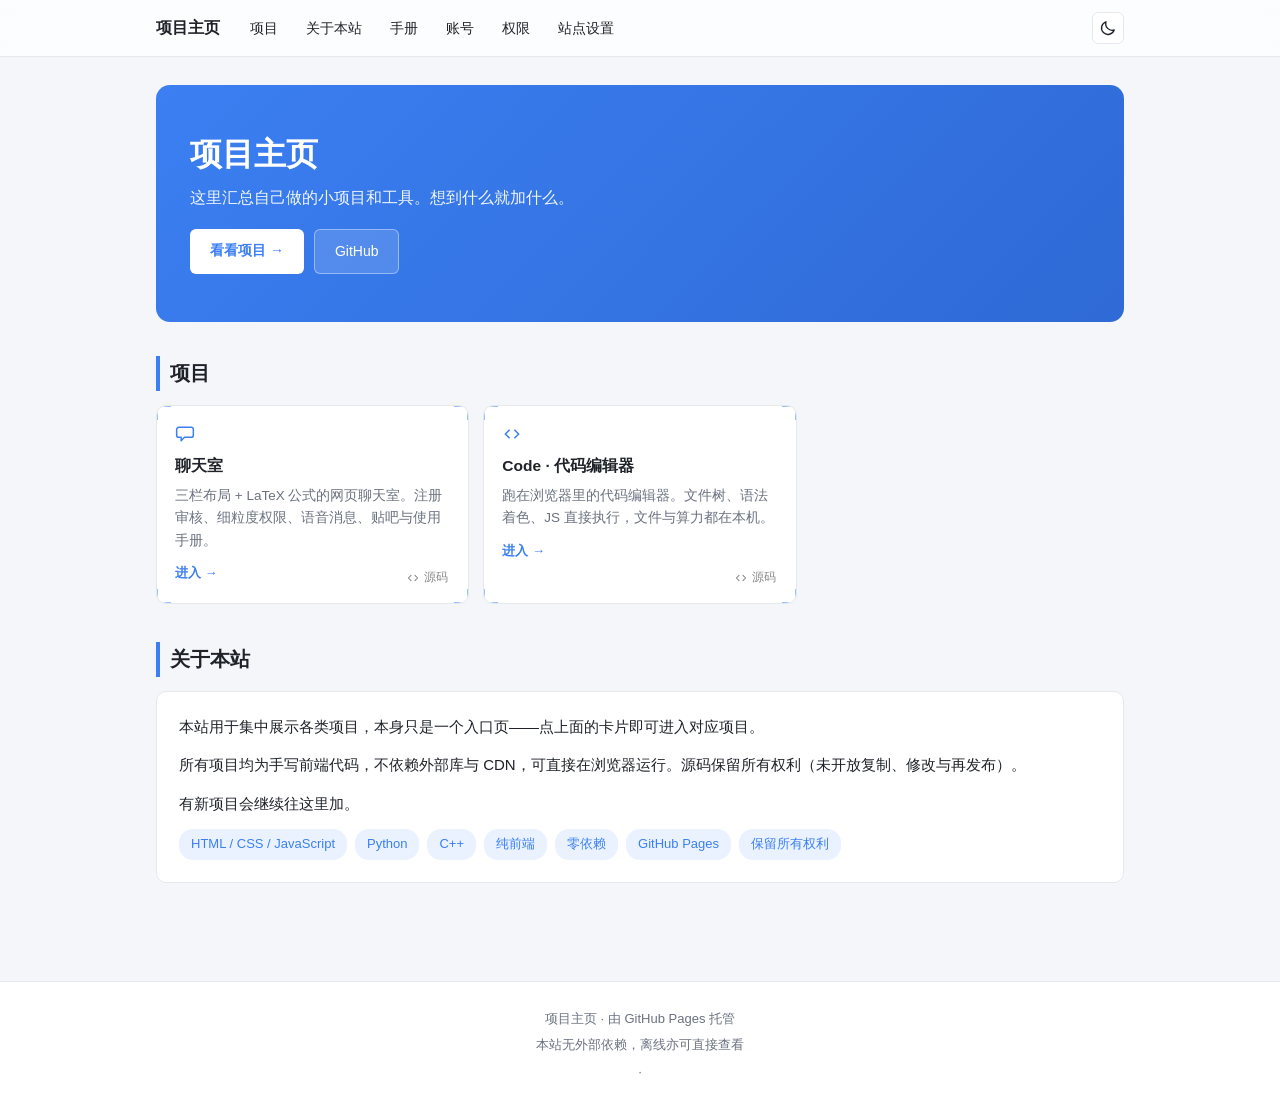
==== commit 3f58ca16: "style: 修气泡浅色下不可见 + 顶栏菜单被侧栏遮挡，并给浮出面板加效果 1. 气泡颜色    原来填充是 rgba(59,127,242,.16)，白底上反差低于可辨阈值，等于白做。    填充" ====
--- a/index.html
+++ b/index.html
@@ -225,6 +225,7 @@
 .card-src .ic { width: 14px; height: 14px; }
 .card:hover { transform: translateY(-2px); }
 
+/* FX-PLUS-BEGIN */
 /* ==========================================================================
    fx-plus.css · 视觉效果增强
    全部引用自样式库：liuyiming2024/css_effect_map_collection
@@ -242,13 +243,38 @@
    ========================================================================== */
 
 /* ---------- 1. 毛玻璃效果（样式库：毛玻璃效果/index.html）---------- */
-/* 顶栏 / 导航：半透明 + 背景模糊，滚动时内容从下方透出 */
+
+/* ⚠⚠ 这一段踩过一个真实的坑，删掉前务必先读：
+   最初把 backdrop-filter 加在 #topbar 上，结果右上角「新建文件」菜单
+   被侧栏盖住了 —— 点了没反应、被文件树遮在下面。
+
+   根因：backdrop-filter 和 filter / transform 一样，会给元素同时创建
+   ① 层叠上下文  ② 绝对定位后代的包含块。
+   .top-menu 是 #topbar 的子元素，它的 z-index:60 本来是相对【根层叠
+   上下文】算的（所以盖得住 z-index:55 的侧栏）；#topbar 一变成层叠上下
+   文，这个 60 就被关在了 #topbar 内部，而 #topbar 自己在根上下文里相当
+   于 0 —— 于是整个顶栏子树掉到侧栏下面。
+   实测（Chromium + elementFromPoint）：
+     加 backdrop-filter 前，菜单中心命中 BUTTON；加之后命中侧栏的 .name。
+
+   修法：给 #topbar 显式 position + z-index，把整个顶栏子树抬回 60
+   —— 正好是 .top-menu 原本的层级，相对顺序与改动前一致。
+   注意：只加 position:relative 不够，z-index:auto 不抬层级，实测仍被盖。
+
+   同类排查清单：以后给任何容器加 backdrop-filter / filter / transform /
+   will-change 前，先确认它里面没有需要"浮出"去盖别的元素的子节点。 */
+
 .nav, #topbar, .glass {
   -webkit-backdrop-filter: blur(20px) saturate(160%);
   backdrop-filter: blur(20px) saturate(160%);
   background: rgba(255, 255, 255, .72);
 }
-/* 侧栏与浮层用弱一档的模糊 */
+/* Code 的顶栏原本是 position:static、无 z-index，必须显式抬层级 */
+#topbar {
+  position: relative;
+  z-index: 60;
+}
+/* 侧栏与浮层用弱一档的模糊（这些本来就是浮层，不存在"关住子节点"的问题） */
 .sidebar, #sidebar, .modal, .dropdown {
   -webkit-backdrop-filter: blur(14px);
   backdrop-filter: blur(14px);
@@ -294,6 +320,7 @@
   position: absolute;
   inset: 0;
   pointer-events: none;
+  border-radius: inherit;
   --c: var(--brand, #3b7ff2);
   background:
     linear-gradient(var(--c), var(--c)) 0    0    / 14px 1px no-repeat,
@@ -321,6 +348,10 @@
   pointer-events: none;
   z-index: 0;
 }
+/* ⚠ 第一版填充只有 .16 透明度的蓝，实测在浅色底上几乎看不见 ——
+   白底 + 16% 蓝算出来的实际反差低于肉眼可辨阈值，等于白做。
+   所以填充提到 .38，并加一道同色内描边：气泡上升时会经过文字后方，
+   纯色块容易和文字糊在一起，有描边才有清晰的轮廓。 */
 .bubble-bgwall li {
   position: absolute;
   bottom: -60px;
@@ -328,11 +359,16 @@
   width: 22px;
   height: 22px;
   border-radius: 6px;
-  background-color: rgba(59, 127, 242, .16);
+  background-color: rgba(59, 127, 242, .38);
+  box-shadow: inset 0 0 0 1px rgba(59, 127, 242, .55);
   animation: bubble-up 16s linear infinite;
 }
+/* 深色底反过来：气泡要比背景亮才看得见，换成更亮的蓝 */
 html[data-theme="dark"] .bubble-bgwall li,
-body.dark .bubble-bgwall li { background-color: rgba(125, 179, 255, .20); }
+body.dark .bubble-bgwall li {
+  background-color: rgba(125, 179, 255, .30);
+  box-shadow: inset 0 0 0 1px rgba(125, 179, 255, .48);
+}
 
 .bubble-bgwall li:nth-child(1)  { left: 10%; animation-duration: 15s; }
 .bubble-bgwall li:nth-child(2)  { left: 20%; width: 34px; height: 34px; animation-duration: 11s; animation-delay: 2s; }
@@ -354,11 +390,68 @@
 /* 让 Hero 里原有内容浮在气泡之上 */
 .hero > *:not(.bubble-bgwall) { position: relative; z-index: 1; }
 
-/* ---------- 5. 尊重系统的减弱动效偏好 ---------- */
+/* ---------- 5. 浮出面板：毛玻璃 + 四角 + 入场动画 ---------- */
+/* 只作用于"自己本来就在最上层"的浮出面板。
+   这里加 transform / backdrop-filter 是安全的：它们是层叠的终点，
+   内部没有还要再往外浮的子节点（对比上面 #topbar 那个坑）。
+   入场动画参考样式库「实现modal弹框动画」的位移+淡入思路。 */
+.top-menu,
+.modal-box,
+.dropdown {
+  -webkit-backdrop-filter: blur(18px) saturate(170%);
+  backdrop-filter: blur(18px) saturate(170%);
+}
+html[data-theme="dark"] .top-menu,
+html[data-theme="dark"] .modal-box,
+html[data-theme="dark"] .dropdown,
+body.dark .top-menu,
+body.dark .modal-box,
+body.dark .dropdown {
+  background: rgba(23, 27, 34, .88);
+}
+
+/* 四角装饰直接画在浮出面板上（不必等 JS 加 .corner-box） */
+.top-menu::before,
+.modal-box::before {
+  content: "";
+  position: absolute;
+  inset: 0;
+  pointer-events: none;
+  border-radius: inherit;
+  --c: var(--brand, #3b7ff2);
+  background:
+    linear-gradient(var(--c), var(--c)) 0    0    / 12px 1px no-repeat,
+    linear-gradient(var(--c), var(--c)) 0    0    / 1px 12px no-repeat,
+    linear-gradient(var(--c), var(--c)) 100% 0    / 12px 1px no-repeat,
+    linear-gradient(var(--c), var(--c)) 100% 0    / 1px 12px no-repeat,
+    linear-gradient(var(--c), var(--c)) 0    100% / 12px 1px no-repeat,
+    linear-gradient(var(--c), var(--c)) 0    100% / 1px 12px no-repeat,
+    linear-gradient(var(--c), var(--c)) 100% 100% / 12px 1px no-repeat,
+    linear-gradient(var(--c), var(--c)) 100% 100% / 1px 12px no-repeat;
+  opacity: .45;
+}
+
+@keyframes fx-pop-in {
+  from { opacity: 0; transform: translateY(-6px) scale(.985); }
+  to   { opacity: 1; transform: none; }
+}
+.top-menu.open,
+.modal-box,
+.dropdown {
+  animation: fx-pop-in .16s ease-out;
+}
+
+/* ---------- 6. 尊重系统的减弱动效偏好 ---------- */
 @media (prefers-reduced-motion: reduce) {
   .bubble-bgwall { display: none; }
-  .corner-box::before { transition: none; }
-}
+  .corner-box::before,
+  .top-menu::before,
+  .modal-box::before { transition: none; }
+  .top-menu.open,
+  .modal-box,
+  .dropdown { animation: none; }
+}
+/* FX-PLUS-END */
 
 </style>
 </head>
